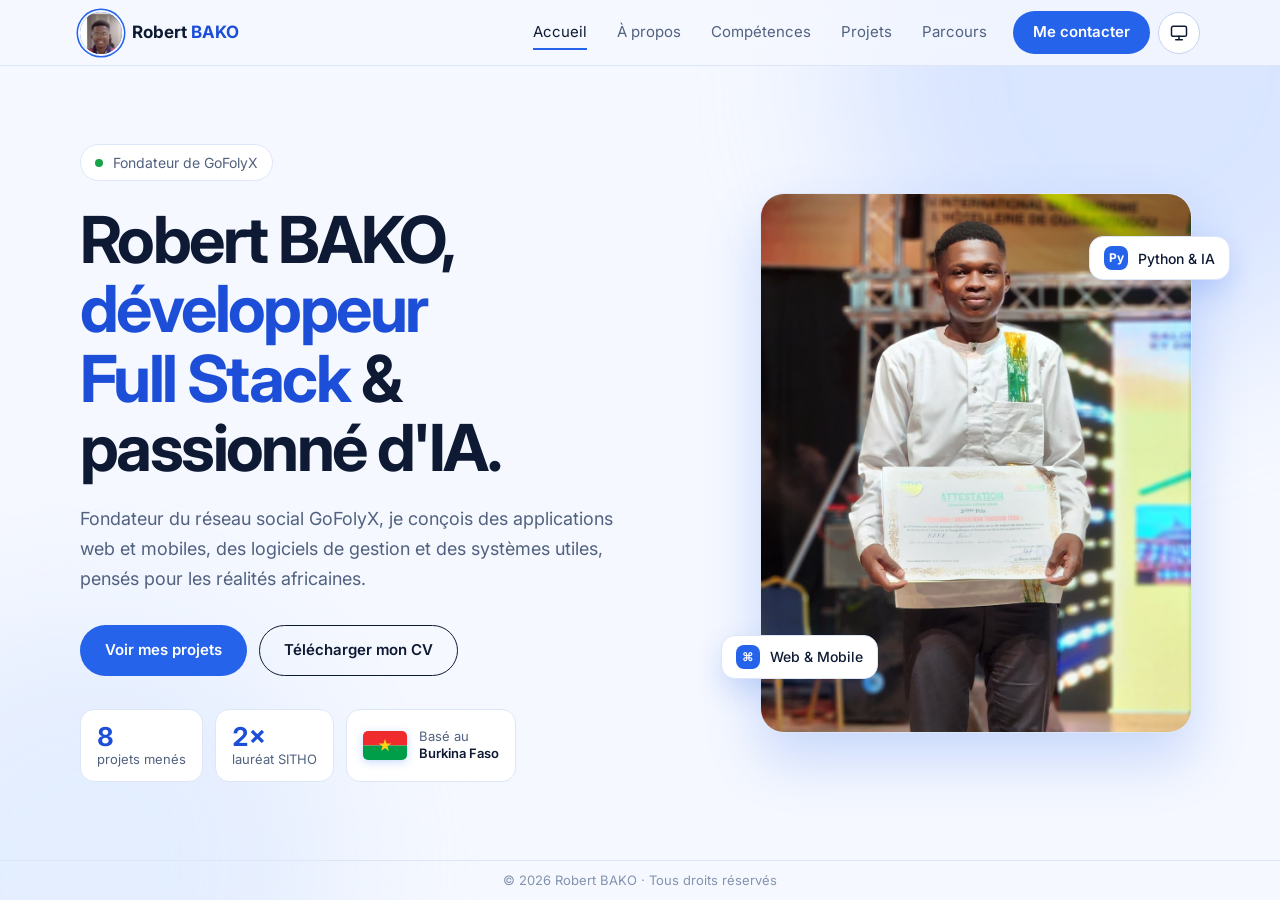
==== index.html @ 1b1e0cdb "Portfolio de Robert BAKO : site statique multi-pages - Pages : accueil, a propos, competences, proje" ====
<!DOCTYPE html>
<html lang="fr" class="no-js">
<head>
  <meta charset="UTF-8">
  <meta name="viewport" content="width=device-width, initial-scale=1.0, viewport-fit=cover">
  <title>Robert BAKO — Développeur Full Stack & IA</title>
  <meta name="description" content="Robert BAKO, développeur Full Stack et IA, fondateur du réseau social GoFolyX.">
  <meta name="theme-color" content="#f5f8ff">
  <script>try{var p=localStorage.getItem("theme");if(p!=="light"&&p!=="dark")p="auto";var d=document.documentElement;d.dataset.pref=p;d.dataset.theme=p==="auto"?(matchMedia("(prefers-color-scheme: dark)").matches?"dark":"light"):p}catch(e){document.documentElement.dataset.theme="light"}</script>
  <meta property="og:type" content="website">
  <meta property="og:title" content="Robert BAKO — Développeur Full Stack & IA">
  <meta property="og:description" content="Robert BAKO, développeur Full Stack et IA, fondateur du réseau social GoFolyX.">
  <meta property="og:image" content="assets/images/robert-bako.jpg">
  <link rel="icon" type="image/png" sizes="32x32" href="assets/images/favicon-32.png">
  <link rel="icon" type="image/png" sizes="64x64" href="assets/images/favicon-64.png">
  <link rel="icon" type="image/png" sizes="192x192" href="assets/images/favicon-192.png">
  <link rel="apple-touch-icon" href="assets/images/apple-touch-icon.png">
  <link rel="preconnect" href="https://fonts.googleapis.com">
  <link rel="preconnect" href="https://fonts.gstatic.com" crossorigin>
  <link href="https://fonts.googleapis.com/css2?family=Inter:wght@400;500;600;700&display=swap" rel="stylesheet">
  <link rel="stylesheet" href="assets/css/base.css">
  <link rel="stylesheet" href="assets/css/layout.css">
  <link rel="stylesheet" href="assets/css/components.css">
</head>
<body data-page="accueil">
  <a class="skip" href="#contenu">Aller au contenu</a>
  <div id="site-header"></div>
  <main id="contenu" class="stage"><div class="stage-in">
    <section class="hero hero-grid">
      <div class="hero-copy stagger">
        <p class="eyebrow"><span class="dot"></span>Fondateur de GoFolyX</p>
        <h1>Robert BAKO,<br><span class="grad">développeur Full&nbsp;Stack</span> &amp; passionné d'IA.</h1>
        <p class="lead">Fondateur du réseau social GoFolyX, je conçois des applications web et mobiles, des logiciels de gestion et des systèmes utiles, pensés pour les réalités africaines.</p>
        <div class="actions">
          <a class="btn btn-primary" href="projets.html">Voir mes projets</a>
          <a class="btn btn-ghost" href="downloads/cv/CV_Robert_BAKO.pdf" data-cv download>Télécharger mon CV</a>
        </div>
        <ul class="hero-facts">
          <li class="fact"><strong data-count="projects">8</strong><span>projets menés</span></li>
          <li class="fact"><strong><span data-count="2">2</span>×</strong><span>lauréat SITHO</span></li>
          <li class="fact fact-flag"><img src="assets/images/flag-bf.svg" alt="Drapeau du Burkina Faso" width="44" height="29"><span>Basé au<br><b>Burkina Faso</b></span></li>
        </ul>
      </div>
      <div class="hero-photo">
        <div class="photo-frame">
          <img src="assets/images/robert-bako.jpg" alt="Portrait de Robert BAKO" width="520" height="650" fetchpriority="high">
          <div class="photo-fallback" aria-hidden="true">RB</div>
        </div>
        <div class="badge badge-a"><i>Py</i> Python &amp; IA</div>
        <div class="badge badge-b"><i>⌘</i> Web &amp; Mobile</div>
      </div>
    </section>
  </div></main>
  <div id="site-footer"></div>
  <script src="assets/js/config.js"></script>
  <script src="assets/js/projects.js"></script>
  <script src="assets/js/layout.js"></script>
  <script src="assets/js/main.js"></script>
</body>
</html>
---- assets/css/base.css ----
/* ==========================================================
   base.css — thèmes (clair / sombre), reset, boutons, animations
   Mobile d'abord : la page défile normalement.
   Sur ordinateur (≥ 761px) : une page = un écran, sans défilement (voir layout.css).
   ========================================================== */
:root {
  color-scheme: light;
  --bg: #f5f8ff;
  --bg-alt: #eaf1ff;
  --surface: #ffffff;
  --line: #dce6f7;
  --line-strong: #c3d3ee;
  --text: #0e1a33;
  --muted: #51617f;
  --faint: #8493ae;
  --accent: #2563eb;          /* fond des boutons */
  --accent-dark: #1d4ed8;     /* survol */
  --accent-text: #1d4ed8;     /* texte coloré */
  --accent-soft: #e2ecff;
  --ok: #16a34a;
  --header-bg: #f5f8ffcc;
  --sh: 37 99 235;            /* couleur des ombres (rgb) */
  --blob1: #c3d6ff;
  --blob2: #d6e5ff;
  --t1: #dbe7ff; --t2: #e4eeff; --t3: #d5e4fb; --t4: #e0ecff; --t5: #d0defa; --t6: #dce9ff;
  --radius: 16px;
  --font: "Inter", system-ui, -apple-system, "Segoe UI", sans-serif;
  --ease: cubic-bezier(.22, 1, .36, 1);
  --ease-io: cubic-bezier(.65, 0, .35, 1);
  --header-h: 66px;
  --footer-h: 40px;
}
:root[data-theme="dark"] {
  color-scheme: dark;
  --bg: #080d1c;
  --bg-alt: #0c1329;
  --surface: #111a33;
  --line: #1d2a4d;
  --line-strong: #2b3c66;
  --text: #e8eeff;
  --muted: #9aaccf;
  --faint: #6b7ea8;
  --accent: #3b6df0;
  --accent-dark: #5a86ff;
  --accent-text: #8fb1ff;
  --accent-soft: #15244d;
  --ok: #4ade80;
  --header-bg: #080d1ccc;
  --sh: 0 0 0;
  --blob1: #1d3b8c;
  --blob2: #142c66;
  --t1: #14224a; --t2: #16264f; --t3: #121f44; --t4: #182951; --t5: #101c3d; --t6: #15244a;
}

*, *::before, *::after { box-sizing: border-box; }
html { -webkit-text-size-adjust: 100%; scroll-behavior: smooth; }
body {
  margin: 0; min-height: 100vh; min-height: 100dvh;
  display: flex; flex-direction: column;
  background: var(--bg); color: var(--text);
  font-family: var(--font); font-size: 16px; line-height: 1.65;
  -webkit-font-smoothing: antialiased; overflow-x: hidden;
  transition: opacity .35s var(--ease-io), transform .35s var(--ease-io);
}
body.leaving { opacity: 0; transform: translateY(-8px); pointer-events: none; }

/* Changement de thème en douceur */
html.theme-anim *, html.theme-anim *::before, html.theme-anim *::after {
  transition: background-color .45s ease, color .45s ease, border-color .45s ease, box-shadow .45s ease, fill .45s ease !important;
}

img { max-width: 100%; display: block; }
a { color: inherit; text-decoration: none; }
h1, h2, h3 { font-weight: 700; line-height: 1.12; margin: 0; letter-spacing: -0.025em; }
p { margin: 0 0 .9em; }
ul, ol { margin: 0; padding: 0; list-style: none; }
button { font: inherit; color: inherit; }
:focus-visible { outline: 2px solid var(--accent); outline-offset: 3px; border-radius: 8px; }
::selection { background: var(--accent-soft); }

.skip { position: absolute; left: -999px; top: 8px; background: var(--accent); color: #fff; padding: 8px 14px; border-radius: 8px; z-index: 100; }
.skip:focus { left: 8px; }
.grad { color: var(--accent-text); }
.kicker { display: inline-block; font-size: 12px; font-weight: 600; letter-spacing: .1em; text-transform: uppercase; color: var(--accent-text); margin-bottom: 10px; }

/* Fond animé (transforms uniquement → fluide) */
.bg { position: fixed; inset: 0; z-index: -1; overflow: hidden; pointer-events: none; }
.bg i { position: absolute; border-radius: 50%; filter: blur(70px); opacity: .55; will-change: transform; }
.bg i:nth-child(1) { width: 46vmax; height: 46vmax; background: var(--blob1); top: -18vmax; right: -12vmax; animation: drift1 22s ease-in-out infinite alternate; }
.bg i:nth-child(2) { width: 38vmax; height: 38vmax; background: var(--blob2); bottom: -16vmax; left: -12vmax; animation: drift2 26s ease-in-out infinite alternate; }
:root[data-theme="dark"] .bg i { opacity: .4; }

/* Boutons */
.btn {
  display: inline-flex; align-items: center; justify-content: center; gap: 10px; padding: 12px 24px;
  border-radius: 999px; font-size: 15px; font-weight: 600; border: 1.5px solid transparent; cursor: pointer;
  transition: transform .4s var(--ease), background .3s, color .3s, border-color .3s, box-shadow .4s var(--ease);
}
.btn:hover { transform: translateY(-3px); }
.btn:active { transform: translateY(0) scale(.97); }
.btn-primary { background: var(--accent); color: #fff; }
.btn-primary:hover { background: var(--accent-dark); box-shadow: 0 12px 26px rgb(var(--sh) / .3); }
.btn-ghost { border-color: var(--text); color: var(--text); }
.btn-ghost:hover { background: var(--text); color: var(--bg); }

.chips { display: flex; flex-wrap: wrap; gap: 7px; margin-top: 14px; }
.chips span { display: inline-flex; align-items: center; gap: 7px; font-size: 13px; color: var(--accent-text); background: var(--accent-soft); padding: 3px 12px 3px 4px; border-radius: 999px; }
.chips span:not(:has(img)) { padding-left: 12px; }
.chips img { width: 22px; height: 22px; padding: 3px; background: #fff; border-radius: 50%; object-fit: contain; flex: none; }

/* Animations */
@keyframes rise { from { opacity: 0; transform: translate3d(0, 26px, 0); } to { opacity: 1; transform: none; } }
@keyframes fade { from { opacity: 0; } to { opacity: 1; } }
@keyframes drift1 { to { transform: translate3d(-8vmax, 10vmax, 0) scale(1.15); } }
@keyframes drift2 { to { transform: translate3d(10vmax, -8vmax, 0) scale(1.1); } }
@keyframes float { 0%, 100% { transform: translate3d(0, 0, 0); } 50% { transform: translate3d(0, -9px, 0); } }
@keyframes pulse { from { box-shadow: 0 0 0 0 #16a34a66; } to { box-shadow: 0 0 0 10px #16a34a00; } }
@keyframes grow { from { transform: scaleX(0); } to { transform: scaleX(1); } }

.stagger > * { animation: rise .9s var(--ease) both; }
.stagger > :nth-child(1) { animation-delay: .05s; }
.stagger > :nth-child(2) { animation-delay: .14s; }
.stagger > :nth-child(3) { animation-delay: .23s; }
.stagger > :nth-child(4) { animation-delay: .32s; }
.stagger > :nth-child(5) { animation-delay: .41s; }
.stagger > :nth-child(6) { animation-delay: .5s; }

/* Mobile : apparition au défilement */
@media (max-width: 760px) {
  .m-reveal { opacity: 0; transform: translate3d(0, 28px, 0); transition: opacity .8s var(--ease), transform .8s var(--ease); }
  .m-reveal.in { opacity: 1; transform: none; }
  .no-js .m-reveal { opacity: 1; transform: none; }
}

@media (prefers-reduced-motion: reduce) {
  html { scroll-behavior: auto; }
  *, *::before, *::after { animation-duration: .01ms !important; animation-delay: 0s !important; transition-duration: .01ms !important; }
  .m-reveal { opacity: 1; transform: none; }
}
---- assets/css/layout.css ----
﻿/* ==========================================================
   layout.css — en-tête, pied de page, zone centrale, hero
   Mobile : défilement normal.  Ordinateur : tout tient dans l'écran.
   ========================================================== */
.header {
  position: sticky; top: 0; z-index: 50; min-height: var(--header-h);
  display: flex; align-items: center; justify-content: space-between; gap: 12px;
  padding: 0 max(20px, calc((100% - 1120px) / 2));
  border-bottom: 1px solid var(--line); background: var(--header-bg); backdrop-filter: blur(14px);
  animation: fade .8s var(--ease) both;
}
.brand { display: flex; align-items: center; gap: 10px; font-weight: 700; font-size: 17px; }
.brand b { color: var(--accent-text); }
.brand-mark { position: relative; width: 42px; height: 42px; flex: none; border-radius: 50%; overflow: hidden; display: grid; place-items: center; background: var(--accent); box-shadow: 0 0 0 2px var(--bg), 0 0 0 3.5px var(--accent); transition: transform .5s var(--ease); }
.brand-mark img { position: absolute; inset: 0; width: 100%; height: 100%; object-fit: cover; }
.brand-mark b { color: #fff; font-size: 13px; }
.brand-mark.no-avatar img { display: none; }
.brand:hover .brand-mark { transform: rotate(-6deg) scale(1.08); }

.head-right { display: flex; align-items: center; gap: 8px; }
.nav { display: flex; align-items: center; gap: 2px; }
.nav a { position: relative; padding: 8px 14px; font-size: 15px; color: var(--muted); transition: color .3s; }
.nav a:not(.nav-cta)::after { content: ""; position: absolute; left: 14px; right: 14px; bottom: 3px; height: 2px; background: var(--accent); transform: scaleX(0); transform-origin: left; transition: transform .45s var(--ease); }
.nav a:not(.nav-cta):hover::after, .nav a[aria-current="page"]::after { transform: scaleX(1); }
.nav a:hover, .nav a[aria-current="page"] { color: var(--text); }
.nav .nav-cta { margin-left: 10px; background: var(--accent); color: #fff; border-radius: 999px; padding: 9px 20px; font-weight: 600; transition: background .3s, transform .4s var(--ease); }
.nav .nav-cta:hover { background: var(--accent-dark); color: #fff; transform: translateY(-2px); }

.icon-btn { width: 42px; height: 42px; border-radius: 50%; border: 1px solid var(--line-strong); background: var(--surface); cursor: pointer; display: grid; place-items: center; position: relative; transition: transform .4s var(--ease), background .3s; }
.icon-btn:hover { transform: rotate(18deg) scale(1.06); }
.theme-wrap { position: relative; }
.theme-toggle svg { width: 20px; height: 20px; fill: none; stroke: var(--text); stroke-width: 1.8; stroke-linecap: round; stroke-linejoin: round; grid-area: 1 / 1; opacity: 0; transform: rotate(-90deg) scale(.4); transition: transform .6s var(--ease), opacity .4s; }
.theme-toggle .i-auto { opacity: 1; transform: none; }
:root[data-pref="light"] .theme-toggle .i-auto, :root[data-pref="dark"] .theme-toggle .i-auto { opacity: 0; transform: rotate(90deg) scale(.4); }
:root[data-pref="light"] .theme-toggle .i-sun { opacity: 1; transform: none; }
:root[data-pref="dark"] .theme-toggle .i-moon { opacity: 1; transform: none; }
.theme-menu { position: absolute; right: 0; top: calc(100% + 10px); z-index: 60; min-width: 260px; padding: 6px; background: var(--surface); border: 1px solid var(--line-strong); border-radius: 14px; box-shadow: 0 20px 44px rgb(var(--sh) / .22); visibility: hidden; opacity: 0; transform: translateY(-8px) scale(.96); transform-origin: top right; transition: opacity .3s var(--ease), transform .4s var(--ease), visibility 0s .4s; }
.theme-menu.open { visibility: visible; opacity: 1; transform: none; transition-delay: 0s; }
.theme-menu button { display: flex; align-items: center; gap: 12px; width: 100%; padding: 10px 12px; border: 0; border-radius: 10px; background: none; cursor: pointer; font-size: 15px; text-align: left; color: var(--text); transition: background .25s; }
.theme-menu button:hover, .theme-menu button:focus-visible { background: var(--accent-soft); }
.theme-menu svg { width: 18px; height: 18px; flex: none; fill: none; stroke: currentColor; stroke-width: 1.8; stroke-linecap: round; stroke-linejoin: round; }
.theme-menu span { flex: 1; white-space: nowrap; }
.theme-menu .tick { width: 16px; height: 16px; border-radius: 50%; background: var(--accent) url("data:image/svg+xml,%3Csvg xmlns='http://www.w3.org/2000/svg' viewBox='0 0 16 16'%3E%3Cpath d='M4.5 8.3l2.2 2.2 4.8-5' fill='none' stroke='white' stroke-width='1.8' stroke-linecap='round' stroke-linejoin='round'/%3E%3C/svg%3E") center / 100% no-repeat; transform: scale(0); transition: transform .35s var(--ease); }
.theme-menu [aria-checked="true"] .tick { transform: scale(1); }
.theme-menu [aria-checked="true"] { font-weight: 600; }
@media (max-width: 760px) { .theme-wrap { position: static; } .theme-menu { right: 16px; top: calc(var(--header-h) - 6px); } }
.menu-toggle { display: none; }
.menu-toggle span { position: absolute; left: 12px; right: 12px; height: 2px; background: var(--text); border-radius: 2px; transition: transform .4s var(--ease); }
.menu-toggle span:first-child { top: 16px; }
.menu-toggle span:last-child { top: 24px; }
.menu-toggle[aria-expanded="true"] span:first-child { transform: translateY(4px) rotate(45deg); }
.menu-toggle[aria-expanded="true"] span:last-child { transform: translateY(-4px) rotate(-45deg); }

/* Zone centrale */
.stage { flex: 1; padding: 0 max(20px, calc((100% - 1120px) / 2)); }
.stage-in { padding: 32px 0 48px; }

.page-head { margin-bottom: 26px; max-width: 680px; }
.page-head h1 { font-size: clamp(30px, 8vw, 46px); }
.page-head p { color: var(--muted); margin: 10px 0 0; font-size: 17px; }

.footer { display: flex; align-items: center; justify-content: center; min-height: var(--footer-h); padding: 14px 20px; border-top: 1px solid var(--line); color: var(--faint); font-size: 13px; text-align: center; }

/* ---------- Hero (accueil) : mobile ---------- */
.hero-grid { display: grid; grid-template-columns: 1fr; gap: 28px; }
.eyebrow { display: inline-flex; align-items: center; gap: 10px; font-size: 14px; color: var(--muted); background: var(--surface); border: 1px solid var(--line); padding: 6px 14px; border-radius: 999px; margin-bottom: 18px; }
.dot { width: 8px; height: 8px; flex: none; background: var(--ok); border-radius: 50%; animation: pulse 1.8s infinite; }
.hero h1 { font-size: clamp(34px, 10vw, 46px); letter-spacing: -0.04em; line-height: 1.07; }
.lead { font-size: 17px; color: var(--muted); margin: 18px 0 0; }
.actions { display: flex; flex-wrap: wrap; gap: 12px; margin-top: 26px; }
.actions .btn { flex: 1 1 200px; }
.hero-facts { display: grid; grid-template-columns: 1fr 1fr; gap: 10px; margin-top: 28px; }
.fact { display: flex; flex-direction: column; justify-content: center; padding: 12px 16px; background: var(--surface); border: 1px solid var(--line); border-radius: 14px; transition: transform .5s var(--ease), box-shadow .5s var(--ease), border-color .3s; }
.fact:hover { transform: translateY(-4px); border-color: var(--line-strong); box-shadow: 0 14px 28px rgb(var(--sh) / .16); }
.fact strong { display: block; font-size: 26px; color: var(--accent-text); line-height: 1.15; font-variant-numeric: tabular-nums; }
.fact > span { font-size: 13px; color: var(--muted); line-height: 1.35; }
.fact-flag { flex-direction: row; align-items: center; gap: 12px; grid-column: 1 / -1; }
.fact-flag img { width: 44px; height: auto; border-radius: 5px; box-shadow: 0 2px 8px rgb(var(--sh) / .25); flex: none; transition: transform .6s var(--ease); }
.fact-flag:hover img { transform: rotate(-6deg) scale(1.1); }
@keyframes wave { 0%, 100% { transform: rotate(-3deg); } 50% { transform: rotate(3deg); } }
.fact-flag img { animation: wave 3.2s ease-in-out infinite; transform-origin: left center; }
.fact-flag b { color: var(--text); font-weight: 600; }

.hero-photo { position: relative; order: -1; width: min(300px, 78%); justify-self: center; aspect-ratio: 4 / 5; perspective: 900px; animation: rise 1.1s .15s var(--ease) both; }
.photo-frame { width: 100%; height: 100%; border-radius: 24px; overflow: hidden; position: relative; background: var(--accent-soft); border: 1px solid var(--line); box-shadow: 0 26px 56px rgb(var(--sh) / .22); transform-style: preserve-3d; transition: transform .25s ease-out; will-change: transform; }
.photo-frame img { width: 100%; height: 100%; object-fit: cover; object-position: center top; }
.photo-fallback { display: none; position: absolute; inset: 0; place-items: center; font-size: 96px; font-weight: 700; letter-spacing: -.06em; color: var(--accent-text); opacity: .4; }
.photo-frame.no-photo img { display: none; }
.photo-frame.no-photo .photo-fallback { display: grid; }
.badge { position: absolute; z-index: 2; display: flex; align-items: center; gap: 10px; padding: 8px 12px; background: var(--surface); border: 1px solid var(--line); border-radius: 14px; font-size: 13px; font-weight: 500; box-shadow: 0 12px 28px rgb(var(--sh) / .18); animation: float 5s ease-in-out infinite; }
.badge i { font-style: normal; display: grid; place-items: center; width: 24px; height: 24px; border-radius: 8px; background: var(--accent); color: #fff; font-size: 12px; font-weight: 700; }
.badge-a { top: 8%; right: -8%; }
.badge-b { bottom: 10%; left: -8%; animation-delay: -2.5s; }

/* ---------- Mobile : menu déroulant ---------- */
@media (max-width: 760px) {
  .menu-toggle { display: grid; }
  .nav { position: absolute; top: 100%; left: 0; right: 0; flex-direction: column; align-items: stretch; padding: 10px 20px 20px; background: var(--bg); border-bottom: 1px solid var(--line); visibility: hidden; opacity: 0; transform: translateY(-10px); transition: opacity .35s var(--ease), transform .45s var(--ease), visibility 0s .45s; }
  .nav.open { visibility: visible; opacity: 1; transform: none; transition-delay: 0s; }
  .nav a { padding: 14px 8px; font-size: 17px; }
  .nav a:not(.nav-cta)::after { display: none; }
  .nav .nav-cta { margin: 10px 0 0; text-align: center; }
}

/* ---------- Ordinateur : une page = un écran, sans défilement ---------- */
@media (min-width: 761px) {
  body { height: 100vh; height: 100dvh; display: grid; grid-template-rows: var(--header-h) minmax(0, 1fr) var(--footer-h); overflow: hidden; }
  .header { height: var(--header-h); }
  .footer { padding: 0 20px; }
  .stage { display: flex; min-height: 0; overflow-y: auto; scrollbar-width: none; }
  .stage::-webkit-scrollbar { display: none; }
  .stage-in { margin: auto; width: 100%; padding: 12px 0; }

  .page-head { margin-bottom: clamp(14px, 3.4dvh, 34px); }
  .page-head h1 { font-size: clamp(28px, min(5vw, 6.4dvh), 50px); }
  .page-head p { font-size: clamp(14px, 2.3dvh, 17px); margin-top: 8px; }

  .hero-grid { grid-template-columns: 1.15fr .85fr; gap: clamp(24px, 5vw, 64px); align-items: center; }
  .eyebrow { margin-bottom: clamp(12px, 3dvh, 24px); }
  .hero h1 { font-size: clamp(30px, min(5.2vw, 7.2dvh), 66px); }
  .lead { font-size: clamp(15px, 2.5dvh, 18px); max-width: 540px; margin-top: clamp(10px, 2.6dvh, 22px); }
  .actions { margin-top: clamp(16px, 3.6dvh, 32px); }
  .actions .btn { flex: 0 0 auto; }
  .hero-facts { display: flex; gap: 12px; margin-top: clamp(14px, 3.6dvh, 34px); }
  .fact { padding: clamp(8px, 1.6dvh, 12px) 16px; }
  .fact-flag { grid-column: auto; }
  .fact strong { font-size: clamp(20px, 3.4dvh, 26px); }
  .hero-photo { order: 0; width: auto; height: min(62dvh, 540px); }
  .badge { font-size: 14px; padding: 9px 14px; }
  .badge-a { right: -9%; } .badge-b { left: -9%; }
}
@media (min-width: 761px) and (max-width: 900px) {
  .hero-grid { grid-template-columns: 1fr; gap: 16px; justify-items: start; }
  .hero-photo { order: -1; height: min(24dvh, 190px); }
  .badge, .hero-facts { display: none; }
}
@media (min-width: 761px) and (max-height: 560px) { .hero-facts, .lead { display: none; } }

/* ==========================================================
   MOBILE — le contenu occupe tout l'écran (≤ 760px)
   ========================================================== */
@media (max-width: 760px) {
  .stage { display: flex; flex-direction: column; padding: 0 16px; }
  .stage-in { flex: 1; display: flex; flex-direction: column; padding: 22px 0 28px; }
  .stage-in > .stagger:not(.page-head) { flex: 1; }
  .page-head { margin-bottom: 20px; }
  .page-head h1 { font-size: clamp(34px, 10.5vw, 46px); }

  /* Accueil : photo pleine largeur, texte et chiffres répartis sur la hauteur */
  body[data-page="accueil"] .stage-in { padding-top: 0; }
  .hero, .hero-grid { flex: 1; display: flex; flex-direction: column; }
  .hero-grid { gap: 22px; }
  .hero-photo { order: -1; width: calc(100% + 32px); margin: 0 -16px; aspect-ratio: auto; height: clamp(300px, 44dvh, 460px); }
  .photo-frame { border-radius: 0 0 34px 34px; border: 0; box-shadow: 0 22px 44px rgb(var(--sh) / .2); }
  .badge-a { top: auto; bottom: 18px; right: 16px; }
  .badge-b { display: none; }
  .hero-copy { flex: 1; display: flex; flex-direction: column; }
  .hero h1 { font-size: clamp(36px, 11.2vw, 48px); }
  .lead { font-size: 17px; }
  .actions { margin-top: 24px; }
  .actions .btn { flex: 1 1 100%; padding: 15px 24px; font-size: 16px; }
  .hero-facts { margin-top: auto; padding-top: 28px; }
}
---- assets/css/components.css ----
/* ==========================================================
   components.css — à propos, compétences, projets, parcours, contact
   Mobile d'abord (liste qui défile) puis version ordinateur (carrousel, sans défilement)
   ========================================================== */
.card { background: var(--surface); border: 1px solid var(--line); border-radius: var(--radius); transition: transform .5s var(--ease), box-shadow .5s var(--ease), border-color .3s, opacity .8s var(--ease); }
.card:hover { border-color: var(--line-strong); box-shadow: 0 18px 38px rgb(var(--sh) / .14); }

/* ---------- À propos ---------- */
.about { display: grid; grid-template-columns: 1fr; gap: 18px; }
.about-quote { font-size: clamp(24px, 6.4vw, 32px); font-weight: 600; line-height: 1.3; letter-spacing: -.02em; }
.about-body { color: var(--muted); }
.about-body p:last-child { margin: 0; }
.pillars { display: grid; grid-template-columns: repeat(2, 1fr); gap: 12px; margin-top: 32px; }
.pillars li { padding: 18px; background: var(--surface); border: 1px solid var(--line); border-radius: var(--radius); transition: transform .5s var(--ease), box-shadow .5s var(--ease), opacity .8s var(--ease); }
.pillars li:hover { transform: translateY(-5px); box-shadow: 0 16px 32px rgb(var(--sh) / .14); }
.pillars strong { display: block; font-size: 19px; color: var(--accent-text); }
.pillars span { font-size: 13px; color: var(--muted); }

/* ---------- Compétences ---------- */
.skills { display: grid; grid-template-columns: 1fr; gap: 14px; }
.skill { padding: 22px; position: relative; }
.skill:hover { transform: translateY(-4px); }
.skill .num { position: absolute; top: 20px; right: 22px; font-size: 13px; font-weight: 600; color: var(--faint); }
.skill h3 { font-size: 20px; margin-bottom: 6px; }
.skill p { color: var(--muted); margin: 0; font-size: 15px; }

/* ---------- Projets : liste (mobile) ---------- */
.slides { display: flex; flex-direction: column; gap: 18px; }
.slide { display: grid; grid-template-columns: 1fr; overflow: hidden; }
.slide:hover { transform: translateY(-4px); }
.shot { position: relative; min-height: 190px; display: grid; place-items: center; overflow: hidden; }
.shot .shot-cap { position: absolute; inset: 0; width: 100%; height: 100%; object-fit: cover; z-index: 2; }
.shot.no-img .shot-cap { display: none; }
.shot.has-logo { background: #fff; }
.shot-logo { mix-blend-mode: multiply; position: relative; z-index: 1; max-width: 70%; max-height: 170px; width: auto; height: auto; object-fit: contain; transition: transform 1.2s var(--ease); }
.shot-word { font-size: 44px; font-weight: 700; letter-spacing: -.05em; z-index: 1; color: var(--accent-text); transition: transform 1.2s var(--ease); }
.shot-word i { font-style: normal; opacity: .6; }
.s-gofolyx { background: var(--t1); } .s-ediscussion { background: var(--t2); } .s-edvia { background: var(--t3); }
.s-sira { background: var(--t4); } .s-bf1 { background: var(--t6); } .s-nunilib { background: var(--t5); }
.os-win { width: 76%; border: 1px solid var(--line-strong); border-radius: 10px; background: var(--surface); overflow: hidden; box-shadow: 0 16px 36px rgb(var(--sh) / .22); z-index: 1; }
.os-bar { height: 22px; background: var(--bg-alt); display: flex; gap: 6px; align-items: center; padding-left: 12px; }
.os-bar i { width: 7px; height: 7px; border-radius: 50%; background: var(--faint); }
.os-body { padding: 18px 22px; display: flex; flex-direction: column; gap: 2px; }
.os-body b { font-size: 22px; color: var(--accent-text); }
.os-body span { font-size: 13px; color: var(--muted); }

.p-body { padding: 22px; display: flex; flex-direction: column; justify-content: flex-start; }
.p-meta { display: flex; justify-content: space-between; align-items: center; gap: 12px; margin-bottom: 10px; font-size: 13px; font-weight: 500; color: var(--faint); }
.status { padding: 2px 11px; border-radius: 999px; border: 1px solid var(--line-strong); color: var(--muted); white-space: nowrap; }
.status.live { color: var(--ok); border-color: color-mix(in srgb, var(--ok) 45%, transparent); }
.p-body h3 { font-size: 26px; margin-bottom: 8px; }
.p-body p { color: var(--muted); font-size: 15.5px; margin: 0; }
.p-actions { display: flex; align-items: center; gap: 10px; flex-wrap: wrap; margin-top: 20px; }
.p-actions:empty { display: none; }
.hint { font-size: 13px; color: var(--faint); }

.dl { display: inline-flex; flex-direction: column; padding: 10px 20px; border-radius: 12px; background: var(--accent); color: #fff; transition: background .3s, transform .4s var(--ease); }
.dl:hover { background: var(--accent-dark); transform: translateY(-3px); }
.dl b { font-size: 15px; font-weight: 600; }
.dl small { font-size: 13px; opacity: .85; }
.dl.is-off { background: transparent; color: var(--faint); border: 1.5px dashed var(--line-strong); pointer-events: none; }
.link-out { display: inline-flex; padding: 10px 20px; border-radius: 12px; border: 1.5px solid var(--text); font-size: 15px; font-weight: 600; transition: background .3s, color .3s; }
.link-out:hover { background: var(--text); color: var(--bg); }
.link-out.primary { background: var(--accent); border-color: var(--accent); color: #fff; }
.link-out.primary:hover { background: var(--accent-dark); border-color: var(--accent-dark); }

.slider-ctrl { display: none; }
.arrow { width: 46px; height: 46px; border-radius: 50%; border: 1.5px solid var(--text); background: none; cursor: pointer; display: grid; place-items: center; font-size: 18px; transition: background .3s, color .3s, transform .4s var(--ease); }
.arrow:hover { background: var(--text); color: var(--bg); transform: scale(1.08); }
.arrow:active { transform: scale(.94); }
.arrows { display: flex; gap: 10px; }
.tabs { display: flex; gap: 6px; flex-wrap: wrap; justify-content: flex-end; }
.tab { padding: 7px 14px; border-radius: 999px; border: 1px solid var(--line); background: var(--surface); font-size: 14px; color: var(--muted); cursor: pointer; transition: background .35s, color .35s, border-color .35s, transform .4s var(--ease); }
.tab:hover { transform: translateY(-2px); border-color: var(--line-strong); }
.tab[aria-selected="true"] { background: var(--accent); border-color: var(--accent); color: #fff; }
.counter { font-size: 14px; color: var(--faint); font-variant-numeric: tabular-nums; min-width: 48px; }

/* ---------- Parcours : frise verticale (mobile) ---------- */
.steps { position: relative; display: grid; gap: 0; padding-left: 28px; border-left: 2px solid var(--line-strong); }
.step { position: relative; padding-bottom: 26px; }
.step:last-child { padding-bottom: 0; }
.step::before { content: ""; position: absolute; top: 5px; left: -37px; width: 14px; height: 14px; border-radius: 50%; background: var(--accent); border: 3px solid var(--bg); box-shadow: 0 0 0 2px var(--accent); transition: transform .5s var(--ease); }
.step:hover::before { transform: scale(1.35); }
.t-tag { font-size: 12px; font-weight: 600; letter-spacing: .08em; text-transform: uppercase; color: var(--accent-text); }
.step h3 { font-size: 19px; margin: 4px 0; }
.step p { color: var(--muted); margin: 0; font-size: 15px; }

/* ---------- Contact ---------- */
.contact { padding: 28px 22px; background: var(--accent-soft); border-color: transparent; }
.contact:hover { box-shadow: none; border-color: transparent; }
.contact h2 { font-size: 28px; max-width: 620px; }
.contact > p { color: var(--muted); max-width: 520px; margin: 12px 0 22px; }
.contact-links { display: flex; flex-wrap: wrap; gap: 12px; }
.contact-links .btn { flex: 1 1 220px; }
.contact-links:empty::after { content: "Ajoutez vos coordonnées dans assets/js/config.js"; color: var(--faint); font-size: 14px; }

/* ==========================================================
   Ordinateur (≥ 761px) : tout tient dans l'écran
   ========================================================== */
@media (min-width: 761px) {
  .about { grid-template-columns: .9fr 1.1fr; gap: clamp(20px, 5vw, 60px); align-items: start; }
  .about-quote { font-size: clamp(22px, min(3vw, 4.6dvh), 34px); }
  .about-body { font-size: clamp(14px, 2.3dvh, 16px); }
  .pillars { grid-template-columns: repeat(4, 1fr); gap: 14px; margin-top: clamp(16px, 5dvh, 44px); }
  .pillars li { padding: clamp(12px, 2.4dvh, 20px); }

  .skills { grid-template-columns: repeat(2, 1fr); gap: clamp(10px, 2dvh, 18px); }
  .skill { padding: clamp(14px, 3dvh, 26px); }
  .skill h3 { font-size: clamp(17px, 2.8dvh, 21px); }
  .skill p { font-size: 14px; }

  /* Carrousel */
  .slider { position: relative; }
  .slides { display: grid; gap: 0; }
  .slide { grid-area: 1 / 1; grid-template-columns: 1.05fr .95fr; visibility: hidden; opacity: 0; transform: translate3d(60px, 0, 0) scale(.97); transition: opacity .6s var(--ease), transform .9s var(--ease), visibility 0s .9s; }
  .slide.before { transform: translate3d(-60px, 0, 0) scale(.97); }
  .slide.active { visibility: visible; opacity: 1; transform: none; transition-delay: 0s; z-index: 1; }
  .slide:hover { transform: none; }
  .shot { min-height: clamp(150px, 46dvh, 400px); }
  .shot-logo { max-width: 72%; max-height: clamp(100px, 38dvh, 320px); transform: scale(.88); }
  .slide.active .shot-logo { transform: none; }
  .shot-word { font-size: clamp(38px, min(5.5vw, 9dvh), 64px); transform: scale(.9); }
  .slide.active .shot-word { transform: none; }
  .p-body { padding: clamp(18px, 4dvh, 36px); justify-content: center; }
  .p-body h3 { font-size: clamp(22px, 4dvh, 30px); }
  .p-body p { font-size: clamp(14px, 2.2dvh, 15.5px); }
  .p-actions { margin-top: clamp(14px, 3dvh, 24px); }
  .slider-ctrl { display: flex; align-items: center; justify-content: space-between; gap: 14px; margin-top: clamp(12px, 2.6dvh, 22px); }

  /* Frise horizontale */
  .steps { grid-template-columns: repeat(5, 1fr); gap: 18px; padding: 30px 0 0; border-left: 0; }
  .steps::before { content: ""; position: absolute; top: 6px; left: 0; right: 0; height: 2px; background: var(--accent); transform-origin: left; animation: grow 1.6s .3s var(--ease) both; opacity: .35; }
  .step { padding: 0; }
  .step::before { top: -30px; left: 0; }
  .step h3 { font-size: clamp(16px, 2.8dvh, 19px); margin: 6px 0; }
  .step p { font-size: 14px; }

  .contact { padding: clamp(24px, 6dvh, 52px); }
  .contact h2 { font-size: clamp(24px, min(4vw, 6dvh), 40px); }
  .contact > p { margin-bottom: clamp(16px, 4dvh, 28px); }
  .contact-links .btn { flex: 0 0 auto; }
}
/* Tablette étroite : frise verticale compacte */
@media (min-width: 761px) and (max-width: 960px) {
  .steps { grid-template-columns: 1fr; gap: 0; padding: 0 0 0 28px; border-left: 2px solid var(--line-strong); }
  .steps::before { display: none; }
  .step { padding-bottom: clamp(8px, 2dvh, 18px); }
  .step::before { top: 5px; left: -37px; }
}
@media (min-width: 761px) and (max-width: 900px) {
  .about { grid-template-columns: 1fr; gap: 12px; }
  .slide { grid-template-columns: 1fr; grid-template-rows: auto 1fr; }
  .shot { min-height: clamp(110px, 24dvh, 240px); }
}
@media (min-width: 761px) and (max-height: 620px) { .p-body .chips { display: none; } }

/* ==========================================================
   MOBILE — blocs qui s'étirent pour remplir l'écran (≤ 760px)
   ========================================================== */
@media (max-width: 760px) {
  .stage-in > .stagger:not(.page-head) { display: flex; flex-direction: column; }
  .stage-in > .stagger:not(.page-head) > * { animation: none; }

  /* À propos : citation en haut, piliers en bas */
  .about { gap: 16px; }
  .about-quote { font-size: clamp(26px, 7.4vw, 34px); }
  .about-body { font-size: 16px; }
  .pillars { margin-top: auto; padding-top: 28px; }
  .pillars li { padding: 20px 18px; }

  /* Compétences : 4 cartes de même hauteur qui remplissent l'écran */
  .skills { flex: 1; grid-auto-rows: 1fr; }
  .skill { display: flex; flex-direction: column; justify-content: center; padding: 22px 20px; }

  /* Parcours : étapes réparties sur la hauteur */
  .steps { flex: 1; grid-auto-rows: 1fr; }
  .step { display: flex; flex-direction: column; justify-content: center; }

  /* Contact : la carte occupe tout l'espace */
  .contact { flex: 1; display: flex; flex-direction: column; justify-content: center; padding: 30px 22px; }
  .contact h2 { font-size: clamp(30px, 9vw, 38px); }
  .contact-links { flex-direction: column; }
  .contact-links .btn { flex: none; padding: 15px 24px; font-size: 16px; }

  /* Projets : un projet par écran, avec accroche au défilement */
  html:has(body[data-page="projets"]) { scroll-snap-type: y proximity; }
  .slider { flex: 1; }
  .slides { gap: 16px; }
  .slide { display: flex; flex-direction: column; min-height: calc(100dvh - var(--header-h) - 28px); scroll-snap-align: start; scroll-margin-top: calc(var(--header-h) + 10px); }
  .shot { flex: 1; min-height: 220px; }
  .shot-logo { max-width: 64%; max-height: 190px; }
  .p-body { flex: none; padding: 22px 20px 24px; }
  .p-actions .dl, .p-actions .link-out { flex: 1 1 100%; justify-content: center; text-align: center; align-items: center; padding: 13px 20px; }
}

/* ==========================================================
   Fiche détaillée d'un projet (fenêtre modale)
   ========================================================== */
.slide { cursor: pointer; }
.detail-btn { cursor: pointer; background: transparent; font-family: inherit; }
html.modal-open { overflow: hidden; }
dialog.detail { border: 0; padding: 0; margin: 0; width: 100%; height: 100%; max-width: none; max-height: none; background: transparent; color: var(--text); overflow: hidden; }
dialog.detail[open] { display: grid; place-items: center; padding: 20px; }
dialog.detail::backdrop { background: rgb(4 9 24 / .62); backdrop-filter: blur(6px); opacity: 0; transition: opacity .4s var(--ease); }
dialog.detail.show::backdrop { opacity: 1; }
.d-card { position: relative; width: min(1040px, 100%); max-height: 90dvh; overflow-y: auto; overscroll-behavior: contain; background: var(--surface); border: 1px solid var(--line); border-radius: 22px; padding: 28px; box-shadow: 0 40px 90px rgb(0 0 0 / .35); opacity: 0; transform: translate3d(0, 34px, 0) scale(.97); transition: opacity .45s var(--ease), transform .6s var(--ease); }
.detail.show .d-card { opacity: 1; transform: none; }
.d-close { position: absolute; top: 14px; right: 14px; z-index: 3; width: 42px; height: 42px; border-radius: 50%; border: 1px solid var(--line-strong); background: var(--surface); font-size: 26px; line-height: 1; cursor: pointer; transition: transform .4s var(--ease), background .3s; }
.d-close:hover { transform: rotate(90deg) scale(1.08); background: var(--accent-soft); }
.d-head { display: flex; align-items: center; gap: 16px; padding-right: 54px; margin-bottom: 22px; flex-wrap: wrap; }
.d-head > div { flex: 1; min-width: 160px; }
.d-tile { width: 64px; height: 64px; flex: none; border-radius: 16px; display: grid; place-items: center; overflow: hidden; background: #fff; border: 1px solid var(--line); }
.d-tile img { width: 100%; height: 100%; object-fit: contain; padding: 6px; mix-blend-mode: multiply; }
.d-tile b { color: var(--accent-text); font-size: 20px; }
.d-cat { font-size: 13px; color: var(--faint); font-weight: 500; }
.d-head h2 { font-size: clamp(26px, 4vw, 36px); }
.d-grid { display: grid; grid-template-columns: 1.05fr .95fr; gap: 28px; align-items: start; }
.d-shots { position: relative; min-width: 0; }
.d-track { display: flex; gap: 12px; overflow-x: auto; scroll-snap-type: x mandatory; scrollbar-width: none; padding: 2px; border-radius: 16px; }
.d-track::-webkit-scrollbar { display: none; }
.d-track img { height: auto; max-height: clamp(260px, 50dvh, 460px); max-width: 100%; width: auto; flex: none; scroll-snap-align: center; border-radius: 16px; border: 1px solid var(--line); background: var(--bg-alt); }
.d-arrows { display: flex; gap: 10px; margin-top: 14px; }
.d-empty { min-height: clamp(220px, 40dvh, 360px); display: grid; align-content: center; justify-items: center; gap: 6px; text-align: center; padding: 24px; border: 1.5px dashed var(--line-strong); border-radius: 16px; background: var(--bg-alt); color: var(--muted); }
.d-empty strong { color: var(--text); font-size: 18px; }
.d-info > p { color: var(--muted); font-size: 16px; }
.d-info h3 { font-size: 14px; letter-spacing: .08em; text-transform: uppercase; color: var(--accent-text); margin: 22px 0 6px; }
.stack-row { padding: 12px 0; border-bottom: 1px solid var(--line); }
.stack-row:last-of-type { border-bottom: 0; }
.stack-row h4 { margin: 0; font-size: 13px; font-weight: 600; color: var(--faint); }
.stack-row .chips { margin-top: 8px; }
.d-info .p-actions { margin-top: 18px; }
@media (max-width: 760px) {
  dialog.detail[open] { padding: 0; }
  .d-card { width: 100%; height: 100%; max-height: none; border-radius: 0; border: 0; padding: 20px 18px 28px; }
  .d-grid { grid-template-columns: 1fr; gap: 22px; }
  .d-track img { max-height: clamp(300px, 56dvh, 480px); }
  .d-info .p-actions .link-out, .d-info .p-actions .dl { flex: 1 1 100%; justify-content: center; align-items: center; text-align: center; }
}
@media (min-width: 761px) and (max-width: 900px) { .d-grid { grid-template-columns: 1fr; } }

.d-features { display: grid; grid-template-columns: 1fr 1fr; gap: 8px 16px; margin: 8px 0 0; }
.d-features li { position: relative; padding-left: 26px; font-size: 15px; color: var(--text); line-height: 1.4; }
.d-features li::before { content: ""; position: absolute; left: 0; top: 3px; width: 16px; height: 16px; border-radius: 50%; background: var(--accent-soft) url("data:image/svg+xml,%3Csvg xmlns='http://www.w3.org/2000/svg' viewBox='0 0 16 16'%3E%3Cpath d='M4.5 8.3l2.2 2.2 4.8-5' fill='none' stroke='%232563eb' stroke-width='1.8' stroke-linecap='round' stroke-linejoin='round'/%3E%3C/svg%3E") center / 100% no-repeat; }
@media (max-width: 760px) { .d-features { grid-template-columns: 1fr; } }
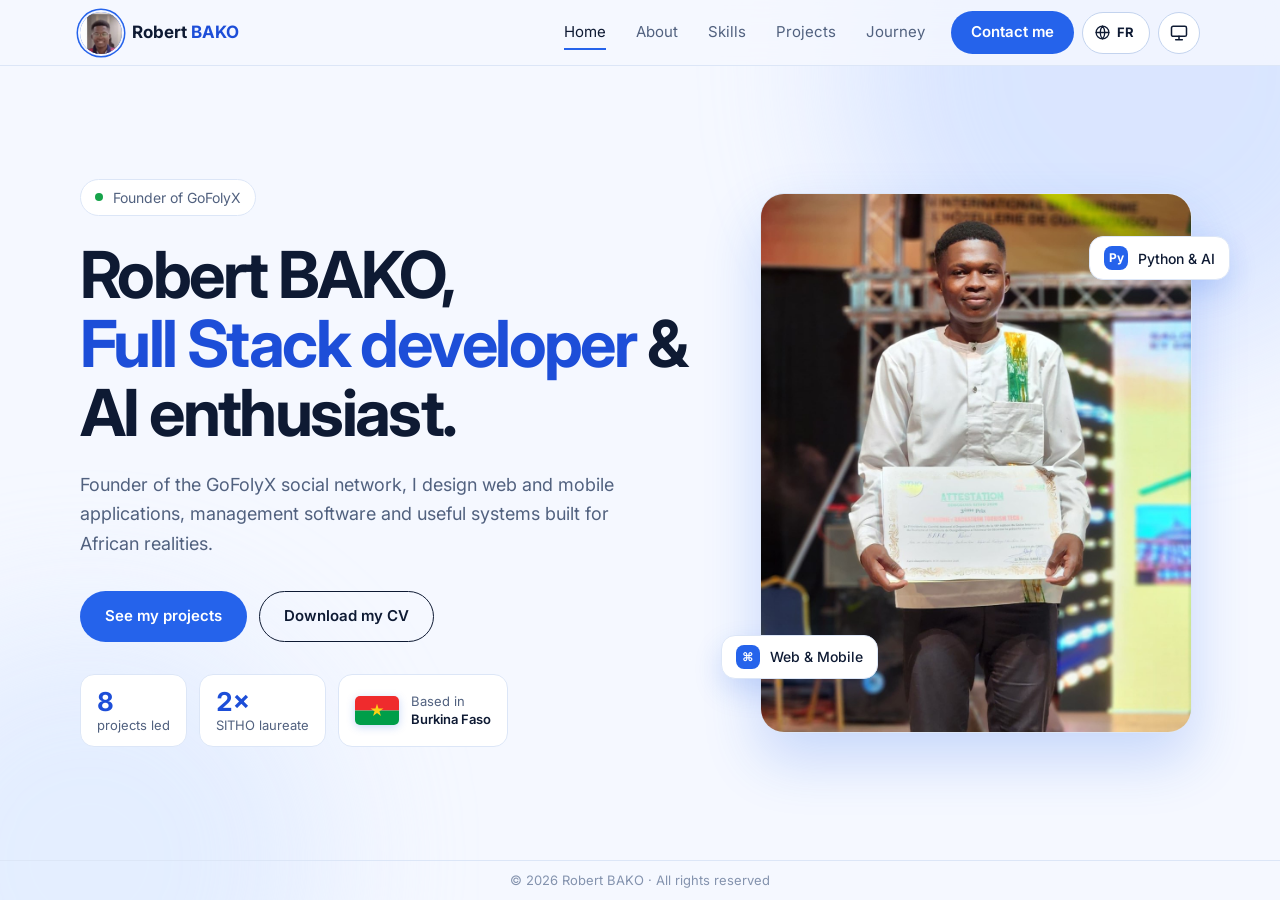
==== commit 2f5bf932: "dernier mise a jour" ====
--- a/index.html
+++ b/index.html
@@ -1,13 +1,19 @@
 <!DOCTYPE html>
-<html lang="fr" class="no-js">
+<html lang="fr" class="no-js" data-base="">
 <head>
   <meta charset="UTF-8">
   <meta name="viewport" content="width=device-width, initial-scale=1.0, viewport-fit=cover">
   <title>Robert BAKO — Développeur Full Stack & IA</title>
   <meta name="description" content="Robert BAKO, développeur Full Stack et IA, fondateur du réseau social GoFolyX.">
   <meta name="theme-color" content="#f5f8ff">
+  <link rel="alternate" hreflang="fr" href="index.html">
+  <link rel="alternate" hreflang="en" href="en/index.html">
+  <link rel="alternate" hreflang="x-default" href="index.html">
+  <script>try{var d=document.documentElement,L=d.lang,pl=localStorage.getItem("lang"),bot=/bot|crawl|spider|slurp|facebookexternalhit|preview/i.test(navigator.userAgent);if(!bot){var want=(pl==="fr"||pl==="en")?pl:(L==="fr"&&/^en/i.test(navigator.language||"")?"en":L);if(want!==L){var f=location.pathname.split("/").pop();location.replace((L==="fr"?"en/":"../")+f+location.search+location.hash)}}}catch(e){}</script>
+
   <script>try{var p=localStorage.getItem("theme");if(p!=="light"&&p!=="dark")p="auto";var d=document.documentElement;d.dataset.pref=p;d.dataset.theme=p==="auto"?(matchMedia("(prefers-color-scheme: dark)").matches?"dark":"light"):p}catch(e){document.documentElement.dataset.theme="light"}</script>
   <meta property="og:type" content="website">
+  <meta property="og:locale" content="fr_FR">
   <meta property="og:title" content="Robert BAKO — Développeur Full Stack & IA">
   <meta property="og:description" content="Robert BAKO, développeur Full Stack et IA, fondateur du réseau social GoFolyX.">
   <meta property="og:image" content="assets/images/robert-bako.jpg">
@@ -33,7 +39,7 @@
         <p class="lead">Fondateur du réseau social GoFolyX, je conçois des applications web et mobiles, des logiciels de gestion et des systèmes utiles, pensés pour les réalités africaines.</p>
         <div class="actions">
           <a class="btn btn-primary" href="projets.html">Voir mes projets</a>
-          <a class="btn btn-ghost" href="downloads/cv/CV_Robert_BAKO.pdf" data-cv download>Télécharger mon CV</a>
+          <a class="btn btn-ghost" href="downloads/cv/CV_Robert_BAKO_FR.pdf" data-cv download>Télécharger mon CV</a>
         </div>
         <ul class="hero-facts">
           <li class="fact"><strong data-count="projects">8</strong><span>projets menés</span></li>
--- a/assets/css/layout.css
+++ b/assets/css/layout.css
@@ -161,3 +161,18 @@
   .actions .btn { flex: 1 1 100%; padding: 15px 24px; font-size: 16px; }
   .hero-facts { margin-top: auto; padding-top: 28px; }
 }
+
+/* Sélecteur de langue (FR / EN) */
+.lang-switch { display: inline-flex; align-items: center; gap: 6px; height: 42px; padding: 0 14px 0 11px; border-radius: 999px; border: 1px solid var(--line-strong); background: var(--surface); font-size: 13px; font-weight: 700; letter-spacing: .05em; color: var(--text); transition: transform .4s var(--ease), background .3s; }
+.lang-switch:hover { transform: translateY(-2px); background: var(--accent-soft); }
+.lang-switch svg { width: 17px; height: 17px; fill: none; stroke: currentColor; stroke-width: 1.8; stroke-linecap: round; stroke-linejoin: round; }
+@media (max-width: 760px) { .lang-switch { padding: 0 12px; } .lang-switch svg { display: none; } }
+
+/* Écrans intermédiaires : menu plus compact pour que l'en-tête tienne (FR plus long que EN) */
+@media (min-width: 761px) and (max-width: 1040px) {
+  .nav a { padding: 8px 9px; font-size: 14px; }
+  .nav a:not(.nav-cta)::after { left: 9px; right: 9px; }
+  .nav .nav-cta { margin-left: 4px; padding: 9px 15px; }
+  .brand { font-size: 16px; }
+  .header { gap: 8px; }
+}
--- a/assets/css/components.css
+++ b/assets/css/components.css
@@ -242,3 +242,6 @@
 .d-features li { position: relative; padding-left: 26px; font-size: 15px; color: var(--text); line-height: 1.4; }
 .d-features li::before { content: ""; position: absolute; left: 0; top: 3px; width: 16px; height: 16px; border-radius: 50%; background: var(--accent-soft) url("data:image/svg+xml,%3Csvg xmlns='http://www.w3.org/2000/svg' viewBox='0 0 16 16'%3E%3Cpath d='M4.5 8.3l2.2 2.2 4.8-5' fill='none' stroke='%232563eb' stroke-width='1.8' stroke-linecap='round' stroke-linejoin='round'/%3E%3C/svg%3E") center / 100% no-repeat; }
 @media (max-width: 760px) { .d-features { grid-template-columns: 1fr; } }
+
+/* Petites hauteurs d'écran : on garde l'essentiel dans la carte (la fiche détaillée a toute la stack) */
+@media (min-width: 761px) and (max-height: 720px) { .p-body .chips { display: none; } }
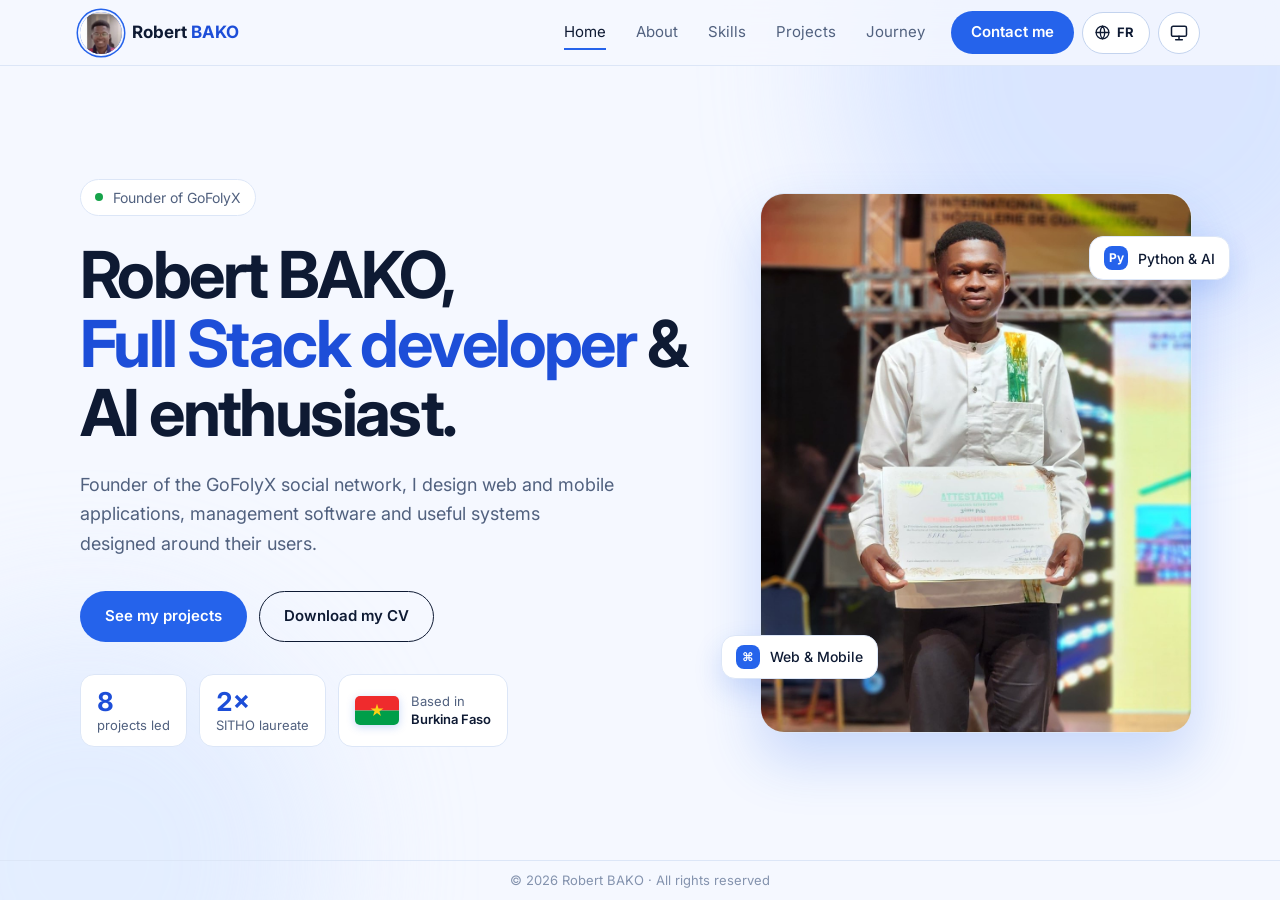
==== commit 3cd12ad7: "dernier mise a jour" ====
--- a/index.html
+++ b/index.html
@@ -36,7 +36,7 @@
       <div class="hero-copy stagger">
         <p class="eyebrow"><span class="dot"></span>Fondateur de GoFolyX</p>
         <h1>Robert BAKO,<br><span class="grad">développeur Full&nbsp;Stack</span> &amp; passionné d'IA.</h1>
-        <p class="lead">Fondateur du réseau social GoFolyX, je conçois des applications web et mobiles, des logiciels de gestion et des systèmes utiles, pensés pour les réalités africaines.</p>
+        <p class="lead">Fondateur du réseau social GoFolyX, je conçois des applications web et mobiles, des logiciels de gestion et des systèmes utiles, pensés pour leurs utilisateurs.</p>
         <div class="actions">
           <a class="btn btn-primary" href="projets.html">Voir mes projets</a>
           <a class="btn btn-ghost" href="downloads/cv/CV_Robert_BAKO_FR.pdf" data-cv download>Télécharger mon CV</a>
--- a/assets/css/layout.css
+++ b/assets/css/layout.css
@@ -176,3 +176,13 @@
   .brand { font-size: 16px; }
   .header { gap: 8px; }
 }
+
+/* En-tête tablette */
+@media (min-width: 761px) and (max-width: 900px) {
+  .nav a { padding: 8px 6px; font-size: 13.5px; }
+  .nav a:not(.nav-cta)::after { left: 6px; right: 6px; }
+  .nav .nav-cta { margin-left: 2px; padding: 8px 12px; }
+  .brand { font-size: 15px; gap: 8px; }
+  .lang-switch { padding: 0 11px 0 9px; }
+  .head-right { gap: 6px; }
+}
--- a/assets/css/components.css
+++ b/assets/css/components.css
@@ -140,17 +140,18 @@
   .contact > p { margin-bottom: clamp(16px, 4dvh, 28px); }
   .contact-links .btn { flex: 0 0 auto; }
 }
-/* Tablette étroite : frise verticale compacte */
+/* Tablette (761–960 px) : frise en 2 colonnes, À propos empilé ; la fiche projet reste sur 2 colonnes */
 @media (min-width: 761px) and (max-width: 960px) {
-  .steps { grid-template-columns: 1fr; gap: 0; padding: 0 0 0 28px; border-left: 2px solid var(--line-strong); }
+  .steps { grid-template-columns: 1fr 1fr; gap: 14px 26px; padding: 0; border-left: 0; }
   .steps::before { display: none; }
-  .step { padding-bottom: clamp(8px, 2dvh, 18px); }
-  .step::before { top: 5px; left: -37px; }
+  .step { padding: 9px 0 0; border-top: 2px solid var(--accent); }
+  .step::before { display: none; }
+  .step h3 { margin: 3px 0; }
 }
 @media (min-width: 761px) and (max-width: 900px) {
   .about { grid-template-columns: 1fr; gap: 12px; }
-  .slide { grid-template-columns: 1fr; grid-template-rows: auto 1fr; }
-  .shot { min-height: clamp(110px, 24dvh, 240px); }
+  .p-body { padding: clamp(14px, 3dvh, 24px); }
+  .shot { min-height: clamp(150px, 40dvh, 320px); }
 }
 @media (min-width: 761px) and (max-height: 620px) { .p-body .chips { display: none; } }
 
